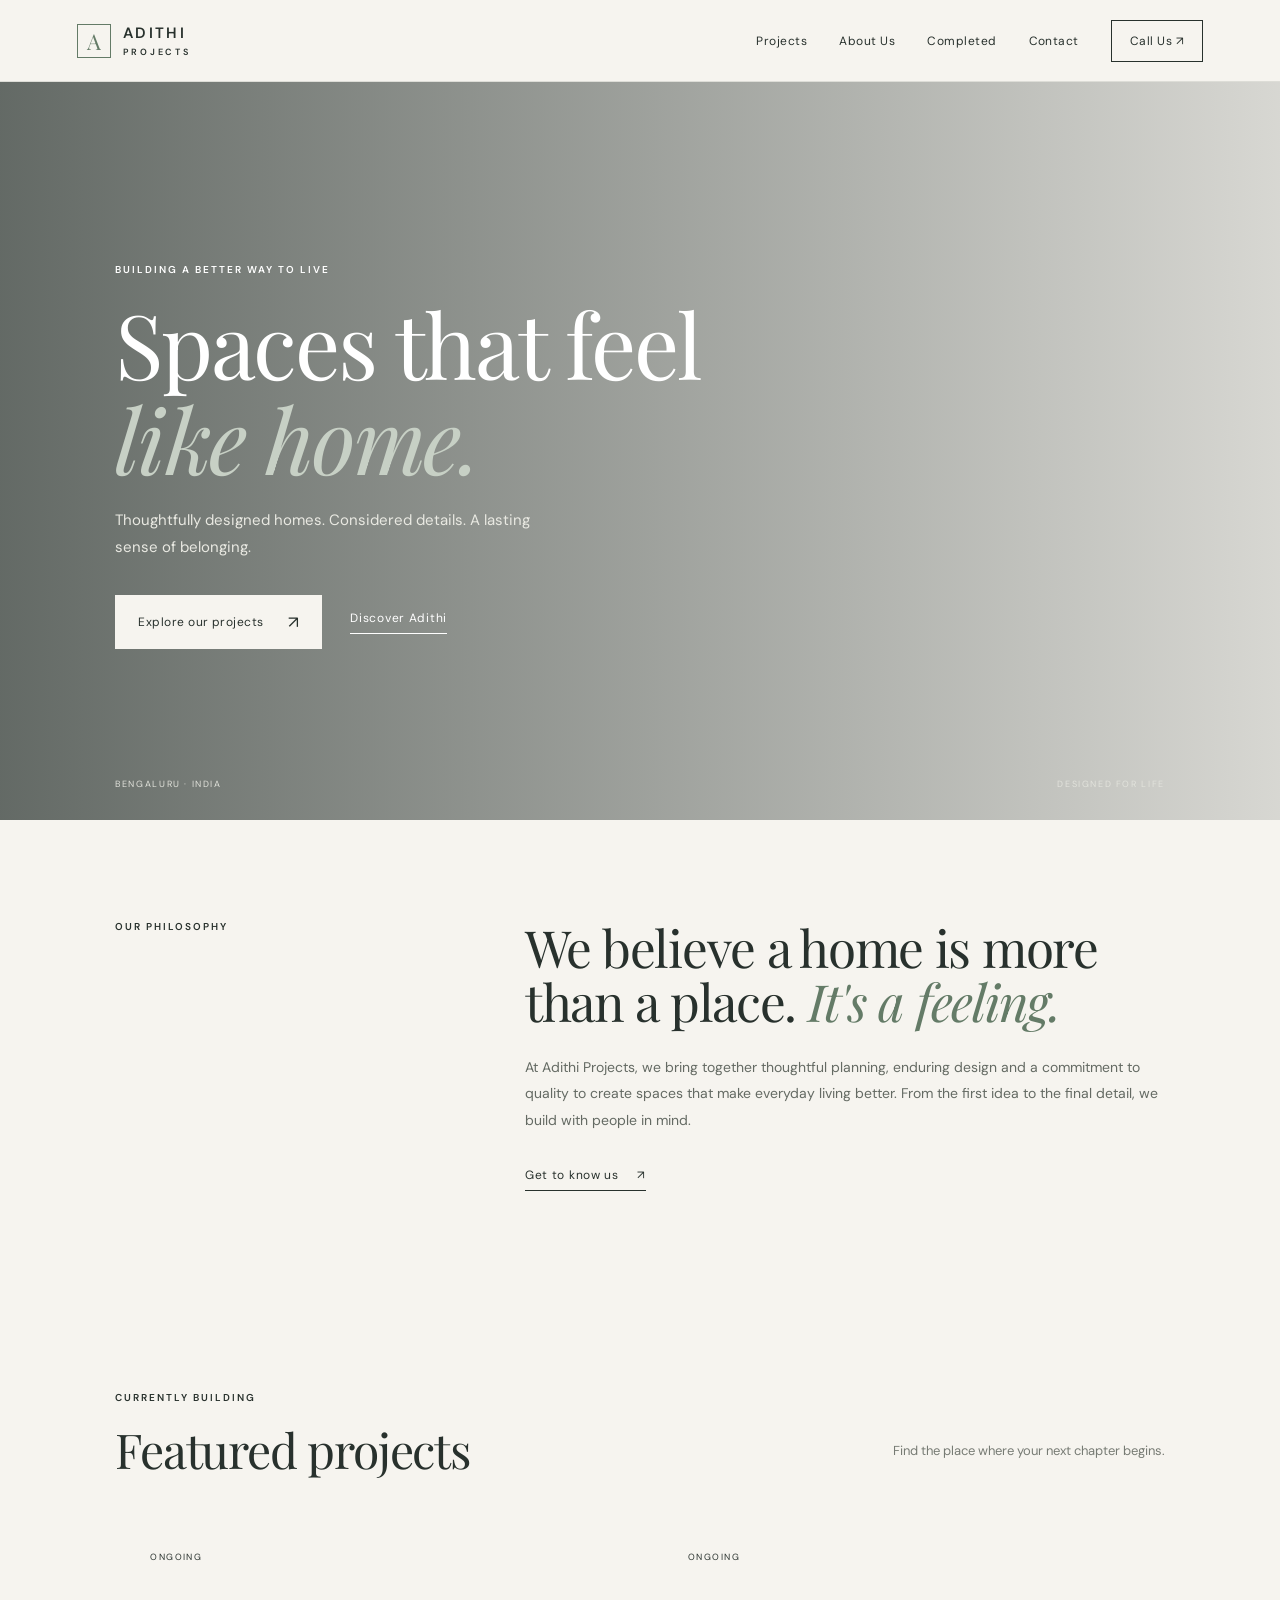
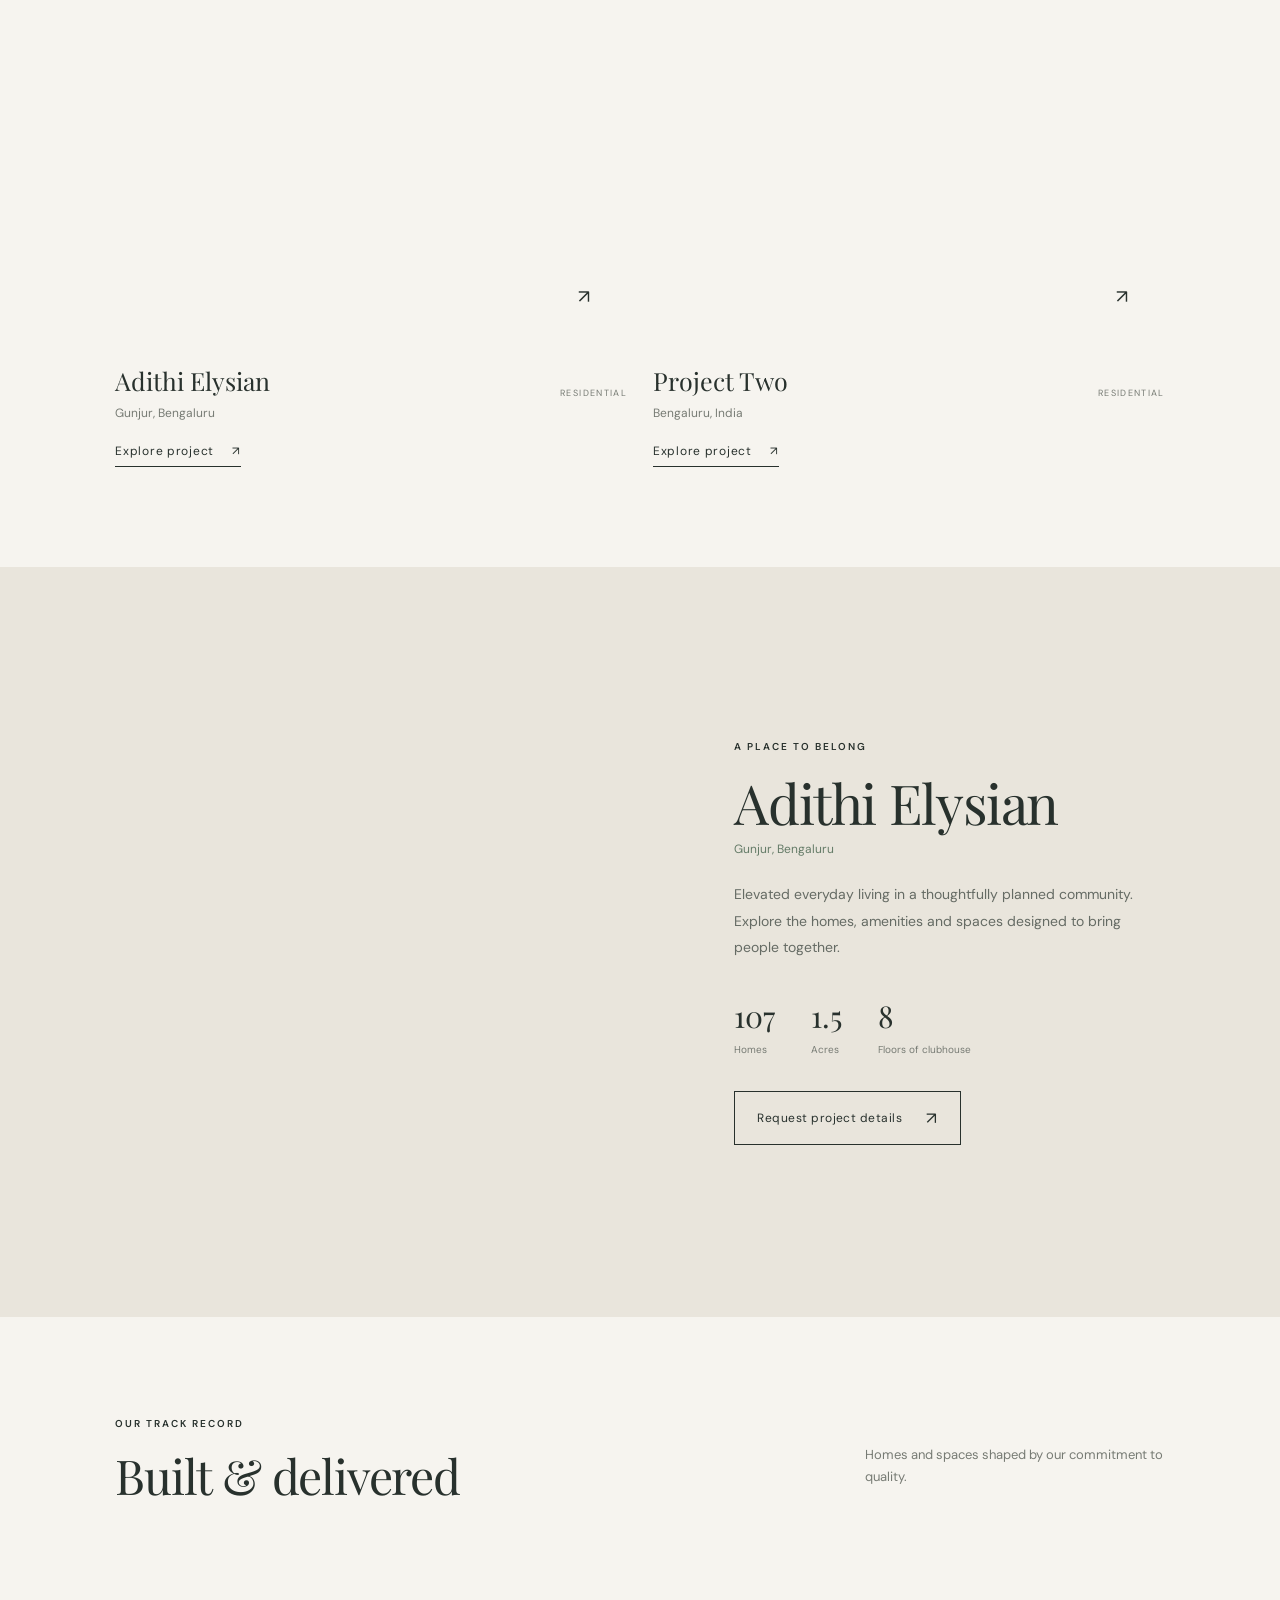
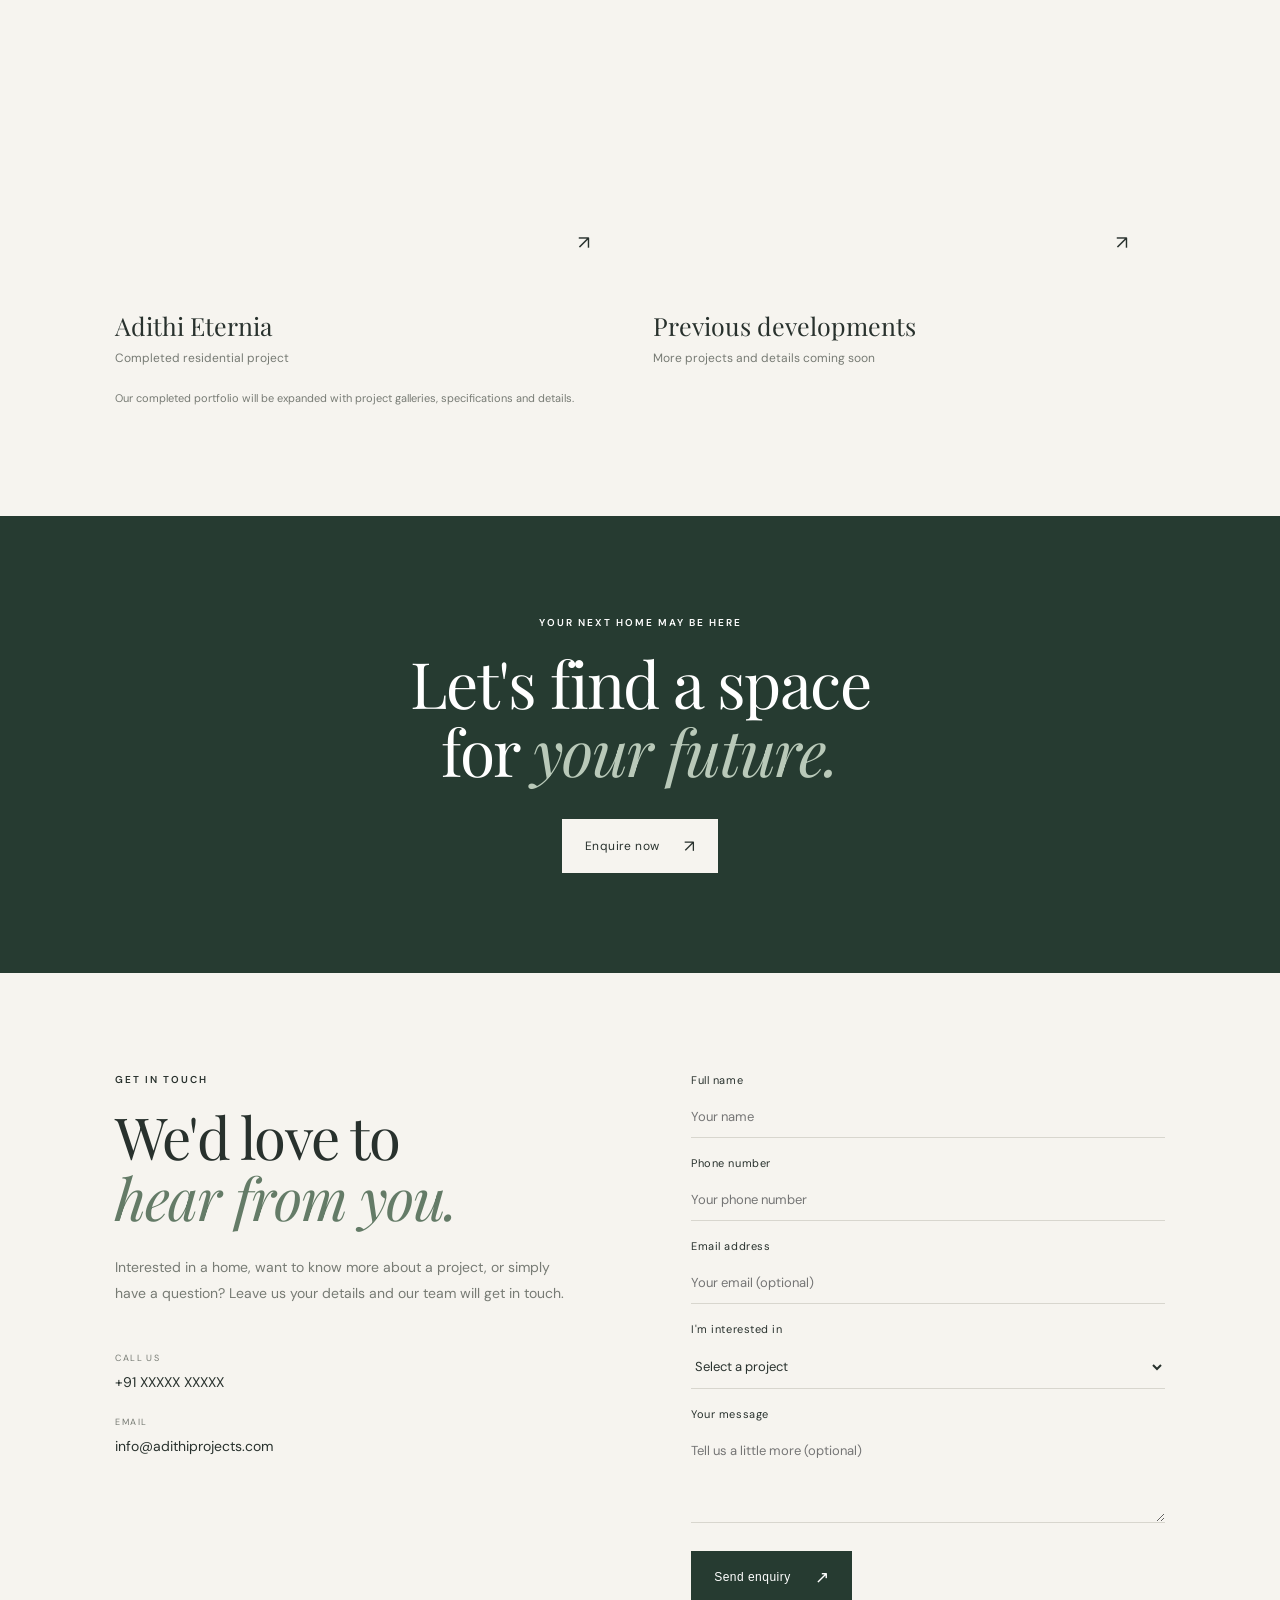
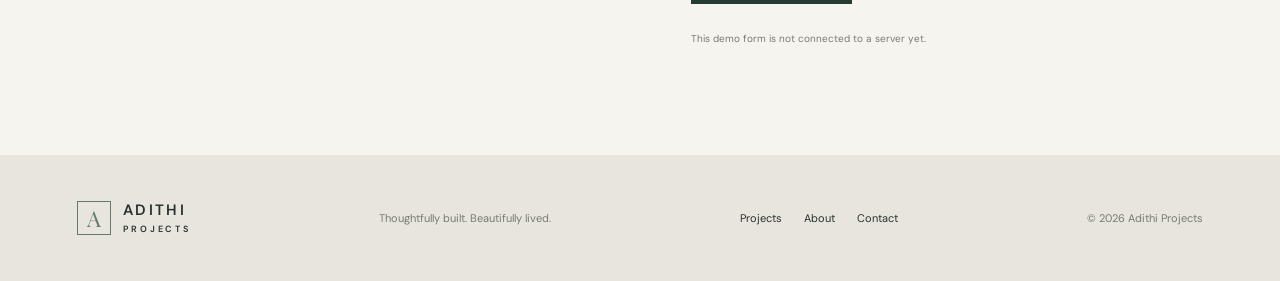
==== index.html @ 5e79c3c4 "Add files via upload" ====
<!DOCTYPE html>
<html lang="en">
<head>
<meta charset="UTF-8"><meta name="viewport" content="width=device-width, initial-scale=1.0">
<title>Adithi Projects | Thoughtfully Built. Beautifully Lived.</title>
<meta name="description" content="Explore thoughtfully designed residential projects by Adithi Projects. Discover ongoing developments, completed homes and get in touch.">
<link rel="preconnect" href="https://fonts.googleapis.com"><link rel="preconnect" href="https://fonts.gstatic.com" crossorigin>
<link href="https://fonts.googleapis.com/css2?family=DM+Sans:wght@400;500;600&family=Playfair+Display:wght@400;500;600&display=swap" rel="stylesheet">
<link rel="stylesheet" href="styles.css">
</head>
<body>
<header class="header" id="top">
  <a class="brand" href="#top" aria-label="Adithi Projects home"><span class="brand-mark">A</span><span class="brand-name">ADITHI <small>PROJECTS</small></span></a>
  <button class="menu-toggle" aria-label="Toggle menu" aria-expanded="false">☰</button>
  <nav class="nav"><a href="#projects">Projects</a><a href="#about">About Us</a><a href="#completed">Completed</a><a href="#contact">Contact</a><a class="nav-call" href="tel:+910000000000">Call Us <span>↗</span></a></nav>
</header>
<main>
<section class="hero">
  <div class="hero-image" role="img" aria-label="Contemporary residential architecture"></div>
  <div class="hero-content"><p class="eyebrow">BUILDING A BETTER WAY TO LIVE</p><h1>Spaces that feel<br><em>like home.</em></h1><p class="hero-copy">Thoughtfully designed homes. Considered details. A lasting sense of belonging.</p><div class="hero-actions"><a class="button button-dark" href="#projects">Explore our projects <span>↗</span></a><a class="text-link" href="#about">Discover Adithi</a></div></div>
  <div class="hero-caption"><span>BENGALURU · INDIA</span><span>DESIGNED FOR LIFE</span></div>
</section>
<section class="intro section" id="about"><div class="intro-label"><span class="eyebrow">OUR PHILOSOPHY</span></div><div class="intro-text"><h2>We believe a home is more than a place. <em>It's a feeling.</em></h2><p>At Adithi Projects, we bring together thoughtful planning, enduring design and a commitment to quality to create spaces that make everyday living better. From the first idea to the final detail, we build with people in mind.</p><a class="text-link" href="#contact">Get to know us <span>↗</span></a></div></section>
<section class="projects section" id="projects"><div class="section-head"><div><span class="eyebrow">CURRENTLY BUILDING</span><h2>Featured projects</h2></div><p>Find the place where your next chapter begins.</p></div>
  <div class="project-grid">
    <article class="project-card"><a href="#elysian" class="project-image image-elysian"><span class="image-tag">ONGOING</span><span class="image-arrow">↗</span></a><div class="project-info"><div><h3>Adithi Elysian</h3><p>Gunjur, Bengaluru</p></div><span class="project-type">RESIDENTIAL</span></div><a class="text-link" href="#elysian">Explore project <span>↗</span></a></article>
    <article class="project-card"><a href="#project-two" class="project-image image-second"><span class="image-tag">ONGOING</span><span class="image-arrow">↗</span></a><div class="project-info"><div><h3>Project Two</h3><p>Bengaluru, India</p></div><span class="project-type">RESIDENTIAL</span></div><a class="text-link" href="#project-two">Explore project <span>↗</span></a></article>
  </div>
</section>
<section class="feature section" id="elysian"><div class="feature-image image-elysian"></div><div class="feature-copy"><span class="eyebrow">A PLACE TO BELONG</span><h2>Adithi Elysian</h2><p class="location">Gunjur, Bengaluru</p><p>Elevated everyday living in a thoughtfully planned community. Explore the homes, amenities and spaces designed to bring people together.</p><div class="feature-stats"><div><strong>107</strong><span>Homes</span></div><div><strong>1.5</strong><span>Acres</span></div><div><strong>8</strong><span>Floors of clubhouse</span></div></div><a class="button button-outline" href="#contact">Request project details <span>↗</span></a></div></section>
<section class="completed section" id="completed"><div class="section-head"><div><span class="eyebrow">OUR TRACK RECORD</span><h2>Built & delivered</h2></div><p>Homes and spaces shaped by our commitment to quality.</p></div><div class="completed-grid"><article><div class="completed-image image-eternia"><span class="image-arrow">↗</span></div><h3>Adithi Eternia</h3><p>Completed residential project</p></article><article><div class="completed-image image-completed"><span class="image-arrow">↗</span></div><h3>Previous developments</h3><p>More projects and details coming soon</p></article></div><p class="note">Our completed portfolio will be expanded with project galleries, specifications and details.</p></section>
<section class="cta-band"><span class="eyebrow">YOUR NEXT HOME MAY BE HERE</span><h2>Let's find a space<br>for <em>your future.</em></h2><a class="button button-light" href="#contact">Enquire now <span>↗</span></a></section>
<section class="contact section" id="contact"><div class="contact-copy"><span class="eyebrow">GET IN TOUCH</span><h2>We'd love to<br><em>hear from you.</em></h2><p>Interested in a home, want to know more about a project, or simply have a question? Leave us your details and our team will get in touch.</p><div class="contact-details"><div><span>CALL US</span><a href="tel:+910000000000">+91 XXXXX XXXXX</a></div><div><span>EMAIL</span><a href="mailto:info@adithiprojects.com">info@adithiprojects.com</a></div></div></div>
<form class="inquiry-form" id="inquiry-form"><label>Full name<input name="name" placeholder="Your name" required></label><label>Phone number<input name="phone" type="tel" placeholder="Your phone number" required></label><label>Email address<input name="email" type="email" placeholder="Your email (optional)"></label><label>I'm interested in<select name="project"><option value="">Select a project</option><option>Adithi Elysian</option><option>Ongoing Project Two</option><option>Completed Projects</option><option>General enquiry</option></select></label><label>Your message<textarea name="message" rows="4" placeholder="Tell us a little more (optional)"></textarea></label><button class="button button-dark" type="submit">Send enquiry <span>↗</span></button><p class="form-message" aria-live="polite">This demo form is not connected to a server yet.</p></form></section>
</main>
<footer><a class="brand brand-footer" href="#top"><span class="brand-mark">A</span><span class="brand-name">ADITHI <small>PROJECTS</small></span></a><p>Thoughtfully built. Beautifully lived.</p><div class="footer-links"><a href="#projects">Projects</a><a href="#about">About</a><a href="#contact">Contact</a></div><span class="copyright">© 2026 Adithi Projects</span></footer>
<script src="script.js"></script>
</body></html>
---- styles.css ----
:root{--ink:#28312d;--green:#647b67;--deep:#263b31;--ivory:#f6f4ef;--cream:#e9e5dc;--muted:#777b74;--line:#d8d6ce;--white:#fff;--lime:#84bd19}*{box-sizing:border-box}html{scroll-behavior:smooth}body{margin:0;background:var(--ivory);color:var(--ink);font-family:'DM Sans',sans-serif;font-weight:400}a{color:inherit;text-decoration:none}.header{height:82px;padding:0 6vw;display:flex;align-items:center;justify-content:space-between;border-bottom:1px solid rgba(40,49,45,.12);background:rgba(246,244,239,.96);position:sticky;top:0;z-index:20}.brand{display:flex;align-items:center;gap:12px}.brand-mark{width:34px;height:34px;border:1px solid var(--green);color:var(--green);display:grid;place-items:center;font-family:'Playfair Display',serif;font-size:22px}.brand-name{font-size:15px;letter-spacing:.16em;font-weight:600}.brand-name small{display:block;font-size:9px;letter-spacing:.3em;margin-top:3px}.nav{display:flex;gap:32px;align-items:center;font-size:12px;letter-spacing:.04em}.nav a:hover,.text-link:hover{color:var(--green)}.nav-call{border:1px solid var(--ink);padding:12px 18px}.menu-toggle{display:none;background:none;border:0;font-size:24px}.hero{min-height:660px;height:min(82vh,850px);position:relative;display:flex;align-items:center;padding:0 9vw;color:white;overflow:hidden}.hero-image{position:absolute;inset:0;background:linear-gradient(90deg,rgba(19,30,26,.65),rgba(19,30,26,.13)),url('https://images.unsplash.com/photo-1600607687939-ce8a6c25118c?auto=format&fit=crop&w=2200&q=85') center/cover;transform:scale(1.02)}.hero-content{position:relative;max-width:650px}.eyebrow{font-size:10px;letter-spacing:.2em;font-weight:600;display:block;margin-bottom:20px}.hero h1,.section h2,.cta-band h2{font-family:'Playfair Display',serif;font-weight:400;line-height:1.06;letter-spacing:-.025em}.hero h1{font-size:clamp(48px,7vw,90px);margin:0 0 22px}.hero h1 em,.section h2 em,.cta-band h2 em{font-weight:400;color:#c7d0c5}.hero-copy{font-size:15px;line-height:1.8;max-width:430px;color:#e9e9e2}.hero-actions{display:flex;align-items:center;gap:28px;margin-top:34px}.button{padding:15px 22px;display:inline-flex;align-items:center;gap:24px;font-size:12px;letter-spacing:.04em;border:1px solid transparent;cursor:pointer;transition:.2s}.button span{font-size:17px}.button-dark{background:var(--deep);color:white}.hero .button-dark{background:var(--ivory);color:var(--ink)}.button:hover{transform:translateY(-2px)}.text-link{font-size:12px;letter-spacing:.06em;border-bottom:1px solid currentColor;padding-bottom:7px;display:inline-flex;gap:18px;align-items:center}.hero-caption{position:absolute;bottom:30px;left:9vw;right:9vw;display:flex;justify-content:space-between;font-size:9px;letter-spacing:.18em;color:#e2e3dc}.section{padding:100px 9vw}.intro{display:grid;grid-template-columns:1fr 2fr;gap:7vw}.intro h2{font-size:clamp(36px,4vw,56px);max-width:800px;margin:0 0 25px}.intro h2 em{color:var(--green)}.intro-text p{max-width:640px;line-height:1.9;color:#646a63;font-size:14px;margin-bottom:30px}.section-head{display:flex;justify-content:space-between;align-items:end;margin-bottom:44px}.section-head h2{font-size:48px;margin:0}.section-head p{max-width:300px;font-size:13px;line-height:1.7;color:var(--muted)}.project-grid{display:grid;grid-template-columns:1fr 1fr;gap:26px}.project-image{height:420px;display:block;position:relative;background-size:cover;background-position:center}.image-elysian{background-image:url('https://images.unsplash.com/photo-1600585154340-be6161a56a0c?auto=format&fit=crop&w=1500&q=85')}.image-second{background-image:url('https://images.unsplash.com/photo-1600607687920-4e2a09cf159d?auto=format&fit=crop&w=1500&q=85')}.image-tag{position:absolute;top:22px;left:22px;background:var(--ivory);padding:10px 13px;font-size:9px;letter-spacing:.16em}.image-arrow{position:absolute;right:22px;bottom:22px;background:var(--ivory);width:42px;height:42px;display:grid;place-items:center;font-size:19px}.project-info{display:flex;justify-content:space-between;align-items:center;margin:25px 0 18px}.project-info h3,.completed-grid h3{font-family:'Playfair Display',serif;font-weight:400;font-size:25px;margin:0 0 8px}.project-info p,.completed-grid p{font-size:12px;color:var(--muted);margin:0}.project-type{font-size:9px;letter-spacing:.15em;color:var(--muted)}.feature{display:grid;grid-template-columns:1.2fr 1fr;gap:8vw;align-items:center;background:var(--cream)}.feature-image{min-height:550px;background-size:cover;background-position:center}.feature-copy h2{font-size:55px;margin:0}.location{font-size:12px;color:var(--green);margin:10px 0 24px}.feature-copy>p:not(.location){font-size:14px;line-height:1.9;color:#656b64;max-width:500px}.feature-stats{display:flex;gap:36px;margin:35px 0}.feature-stats div{display:flex;flex-direction:column;gap:7px}.feature-stats strong{font-family:'Playfair Display',serif;font-weight:400;font-size:30px}.feature-stats span{font-size:10px;color:var(--muted)}.button-outline{border-color:var(--ink);color:var(--ink)}.completed-grid{display:grid;grid-template-columns:1fr 1fr;gap:26px}.completed-image{height:340px;background-size:cover;background-position:center;position:relative;margin-bottom:24px}.image-eternia{background-image:url('https://images.unsplash.com/photo-1600566753086-00f18fb6b3ea?auto=format&fit=crop&w=1400&q=85')}.image-completed{background-image:url('https://images.unsplash.com/photo-1600047509807-ba8f99d2cdde?auto=format&fit=crop&w=1400&q=85')}.note{font-size:11px;color:var(--muted);margin-top:25px}.cta-band{background:var(--deep);color:white;padding:100px 9vw;text-align:center}.cta-band h2{font-size:clamp(45px,5vw,68px);margin:0 0 34px}.cta-band h2 em{color:#b9c9b9}.button-light{background:var(--ivory);color:var(--ink)}.contact{display:grid;grid-template-columns:1fr 1fr;gap:8vw}.contact-copy h2{font-size:58px;margin:0 0 25px}.contact-copy h2 em{color:var(--green)}.contact-copy>p{font-size:14px;line-height:1.9;color:var(--muted);max-width:450px}.contact-details{margin-top:45px;display:flex;flex-direction:column;gap:25px}.contact-details div{display:flex;flex-direction:column;gap:9px}.contact-details span{font-size:9px;letter-spacing:.16em;color:var(--muted)}.contact-details a{font-size:14px}.inquiry-form{display:flex;flex-direction:column;gap:18px}.inquiry-form label{display:flex;flex-direction:column;gap:9px;font-size:11px;letter-spacing:.05em}.inquiry-form input,.inquiry-form select,.inquiry-form textarea{font-family:inherit;background:transparent;border:0;border-bottom:1px solid var(--line);padding:12px 0;outline:none;font-size:13px;color:var(--ink);border-radius:0}.inquiry-form input:focus,.inquiry-form select:focus,.inquiry-form textarea:focus{border-color:var(--green)}.inquiry-form textarea{resize:vertical}.inquiry-form button{align-self:flex-start;margin-top:10px}.form-message{font-size:10px;color:var(--muted)}footer{background:#e7e5de;padding:45px 6vw;display:flex;align-items:center;justify-content:space-between;gap:20px;flex-wrap:wrap}footer p,footer .copyright{font-size:11px;color:var(--muted)}.footer-links{display:flex;gap:22px;font-size:11px}.brand-footer .brand-mark{border-color:var(--green)}
@media(max-width:800px){.header{height:70px;padding:0 5vw}.menu-toggle{display:block}.nav{display:none;position:absolute;top:70px;left:0;right:0;background:var(--ivory);padding:25px 5vw;flex-direction:column;align-items:flex-start;gap:22px;border-bottom:1px solid var(--line)}.nav.open{display:flex}.hero{min-height:600px;padding:0 6vw}.hero-caption{left:6vw;right:6vw}.section{padding:75px 6vw}.intro{grid-template-columns:1fr;gap:20px}.project-grid,.completed-grid,.feature,.contact{grid-template-columns:1fr}.project-image{height:350px}.feature{gap:35px}.feature-image{min-height:380px}.section-head{align-items:flex-start;flex-direction:column;gap:15px}.section-head h2{font-size:38px}.contact-copy h2{font-size:48px}.cta-band{padding:75px 6vw}footer{padding:35px 6vw;flex-direction:column;align-items:flex-start}.feature-stats{gap:25px}}@media(max-width:480px){.hero h1{font-size:51px}.hero-actions{align-items:flex-start;flex-direction:column}.project-image{height:280px}.feature-stats{flex-wrap:wrap}.project-info{align-items:flex-start;gap:15px}.project-type{padding-top:8px}}
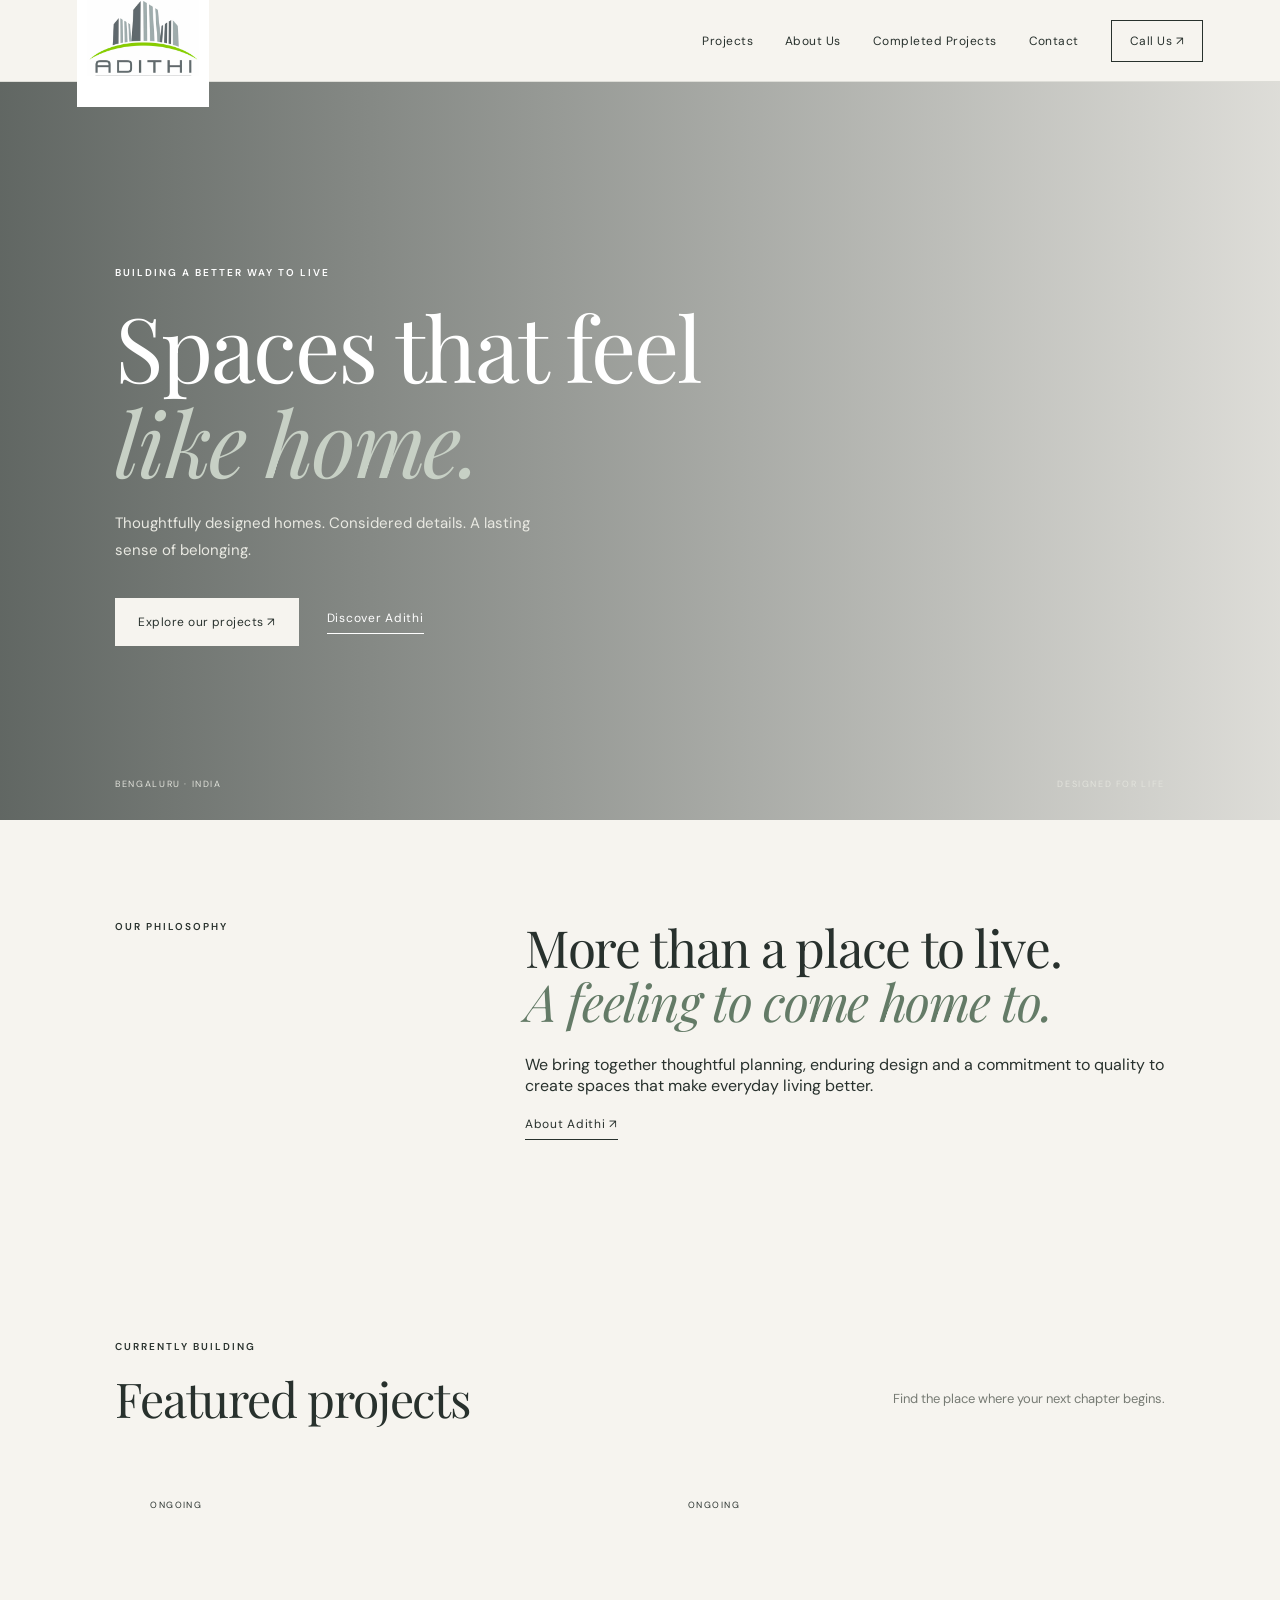
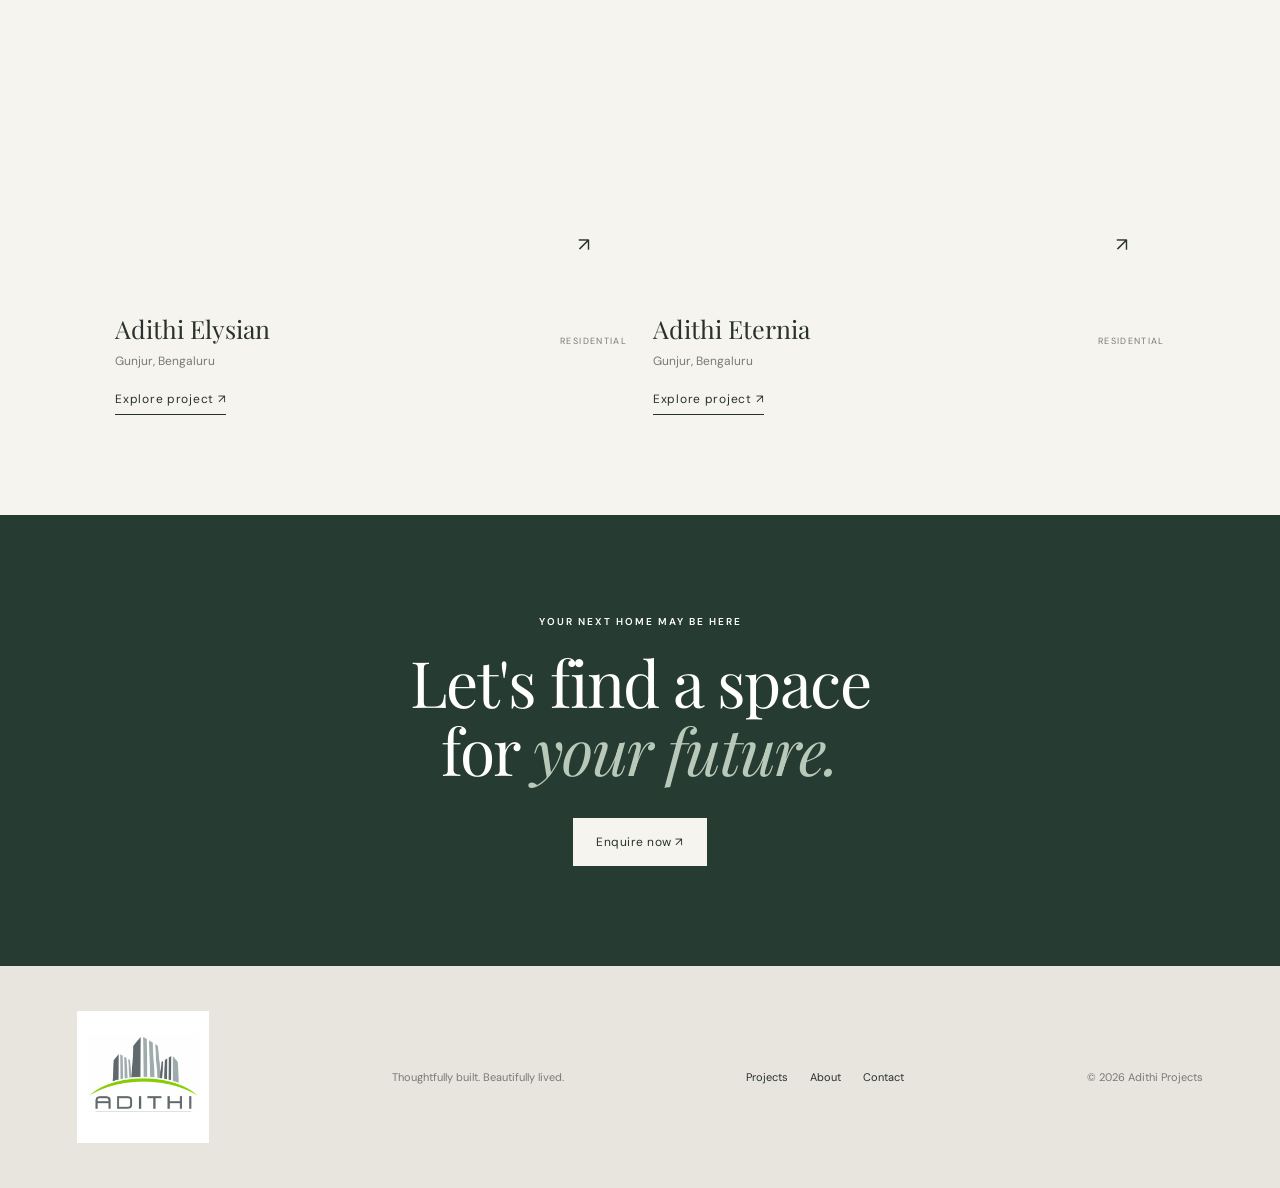
==== commit 21ab9069: "Add files via upload" ====
--- a/index.html
+++ b/index.html
@@ -1,38 +1 @@
-<!DOCTYPE html>
-<html lang="en">
-<head>
-<meta charset="UTF-8"><meta name="viewport" content="width=device-width, initial-scale=1.0">
-<title>Adithi Projects | Thoughtfully Built. Beautifully Lived.</title>
-<meta name="description" content="Explore thoughtfully designed residential projects by Adithi Projects. Discover ongoing developments, completed homes and get in touch.">
-<link rel="preconnect" href="https://fonts.googleapis.com"><link rel="preconnect" href="https://fonts.gstatic.com" crossorigin>
-<link href="https://fonts.googleapis.com/css2?family=DM+Sans:wght@400;500;600&family=Playfair+Display:wght@400;500;600&display=swap" rel="stylesheet">
-<link rel="stylesheet" href="styles.css">
-</head>
-<body>
-<header class="header" id="top">
-  <a class="brand" href="#top" aria-label="Adithi Projects home"><span class="brand-mark">A</span><span class="brand-name">ADITHI <small>PROJECTS</small></span></a>
-  <button class="menu-toggle" aria-label="Toggle menu" aria-expanded="false">☰</button>
-  <nav class="nav"><a href="#projects">Projects</a><a href="#about">About Us</a><a href="#completed">Completed</a><a href="#contact">Contact</a><a class="nav-call" href="tel:+910000000000">Call Us <span>↗</span></a></nav>
-</header>
-<main>
-<section class="hero">
-  <div class="hero-image" role="img" aria-label="Contemporary residential architecture"></div>
-  <div class="hero-content"><p class="eyebrow">BUILDING A BETTER WAY TO LIVE</p><h1>Spaces that feel<br><em>like home.</em></h1><p class="hero-copy">Thoughtfully designed homes. Considered details. A lasting sense of belonging.</p><div class="hero-actions"><a class="button button-dark" href="#projects">Explore our projects <span>↗</span></a><a class="text-link" href="#about">Discover Adithi</a></div></div>
-  <div class="hero-caption"><span>BENGALURU · INDIA</span><span>DESIGNED FOR LIFE</span></div>
-</section>
-<section class="intro section" id="about"><div class="intro-label"><span class="eyebrow">OUR PHILOSOPHY</span></div><div class="intro-text"><h2>We believe a home is more than a place. <em>It's a feeling.</em></h2><p>At Adithi Projects, we bring together thoughtful planning, enduring design and a commitment to quality to create spaces that make everyday living better. From the first idea to the final detail, we build with people in mind.</p><a class="text-link" href="#contact">Get to know us <span>↗</span></a></div></section>
-<section class="projects section" id="projects"><div class="section-head"><div><span class="eyebrow">CURRENTLY BUILDING</span><h2>Featured projects</h2></div><p>Find the place where your next chapter begins.</p></div>
-  <div class="project-grid">
-    <article class="project-card"><a href="#elysian" class="project-image image-elysian"><span class="image-tag">ONGOING</span><span class="image-arrow">↗</span></a><div class="project-info"><div><h3>Adithi Elysian</h3><p>Gunjur, Bengaluru</p></div><span class="project-type">RESIDENTIAL</span></div><a class="text-link" href="#elysian">Explore project <span>↗</span></a></article>
-    <article class="project-card"><a href="#project-two" class="project-image image-second"><span class="image-tag">ONGOING</span><span class="image-arrow">↗</span></a><div class="project-info"><div><h3>Project Two</h3><p>Bengaluru, India</p></div><span class="project-type">RESIDENTIAL</span></div><a class="text-link" href="#project-two">Explore project <span>↗</span></a></article>
-  </div>
-</section>
-<section class="feature section" id="elysian"><div class="feature-image image-elysian"></div><div class="feature-copy"><span class="eyebrow">A PLACE TO BELONG</span><h2>Adithi Elysian</h2><p class="location">Gunjur, Bengaluru</p><p>Elevated everyday living in a thoughtfully planned community. Explore the homes, amenities and spaces designed to bring people together.</p><div class="feature-stats"><div><strong>107</strong><span>Homes</span></div><div><strong>1.5</strong><span>Acres</span></div><div><strong>8</strong><span>Floors of clubhouse</span></div></div><a class="button button-outline" href="#contact">Request project details <span>↗</span></a></div></section>
-<section class="completed section" id="completed"><div class="section-head"><div><span class="eyebrow">OUR TRACK RECORD</span><h2>Built & delivered</h2></div><p>Homes and spaces shaped by our commitment to quality.</p></div><div class="completed-grid"><article><div class="completed-image image-eternia"><span class="image-arrow">↗</span></div><h3>Adithi Eternia</h3><p>Completed residential project</p></article><article><div class="completed-image image-completed"><span class="image-arrow">↗</span></div><h3>Previous developments</h3><p>More projects and details coming soon</p></article></div><p class="note">Our completed portfolio will be expanded with project galleries, specifications and details.</p></section>
-<section class="cta-band"><span class="eyebrow">YOUR NEXT HOME MAY BE HERE</span><h2>Let's find a space<br>for <em>your future.</em></h2><a class="button button-light" href="#contact">Enquire now <span>↗</span></a></section>
-<section class="contact section" id="contact"><div class="contact-copy"><span class="eyebrow">GET IN TOUCH</span><h2>We'd love to<br><em>hear from you.</em></h2><p>Interested in a home, want to know more about a project, or simply have a question? Leave us your details and our team will get in touch.</p><div class="contact-details"><div><span>CALL US</span><a href="tel:+910000000000">+91 XXXXX XXXXX</a></div><div><span>EMAIL</span><a href="mailto:info@adithiprojects.com">info@adithiprojects.com</a></div></div></div>
-<form class="inquiry-form" id="inquiry-form"><label>Full name<input name="name" placeholder="Your name" required></label><label>Phone number<input name="phone" type="tel" placeholder="Your phone number" required></label><label>Email address<input name="email" type="email" placeholder="Your email (optional)"></label><label>I'm interested in<select name="project"><option value="">Select a project</option><option>Adithi Elysian</option><option>Ongoing Project Two</option><option>Completed Projects</option><option>General enquiry</option></select></label><label>Your message<textarea name="message" rows="4" placeholder="Tell us a little more (optional)"></textarea></label><button class="button button-dark" type="submit">Send enquiry <span>↗</span></button><p class="form-message" aria-live="polite">This demo form is not connected to a server yet.</p></form></section>
-</main>
-<footer><a class="brand brand-footer" href="#top"><span class="brand-mark">A</span><span class="brand-name">ADITHI <small>PROJECTS</small></span></a><p>Thoughtfully built. Beautifully lived.</p><div class="footer-links"><a href="#projects">Projects</a><a href="#about">About</a><a href="#contact">Contact</a></div><span class="copyright">© 2026 Adithi Projects</span></footer>
-<script src="script.js"></script>
-</body></html>
+<!doctype html><html lang="en"><head><meta charset="utf-8"><meta name="viewport" content="width=device-width,initial-scale=1"><title>Adithi Projects | Adithi Projects</title><meta name="description" content="Discover thoughtfully designed homes and residential projects by Adithi Projects in Bengaluru."><link rel="preconnect" href="https://fonts.googleapis.com"><link rel="preconnect" href="https://fonts.gstatic.com" crossorigin><link href="https://fonts.googleapis.com/css2?family=DM+Sans:wght@400;500;600&family=Playfair+Display:wght@400;500;600&display=swap" rel="stylesheet"><link rel="stylesheet" href="styles.css"></head><body><header class="header"><a class="brand" href="index.html"><img src="adi-logo.png" alt="Adithi Projects"></a><button class="menu-toggle" aria-label="Toggle menu" aria-expanded="false">☰</button><nav class="nav"><a href="projects.html">Projects</a><a href="about.html">About Us</a><a href="completed.html">Completed Projects</a><a href="contact.html">Contact</a><a class="nav-call" href="tel:+919845559955">Call Us ↗</a></nav></header><main><section class="hero"><div class="hero-image hero-real"></div><div class="hero-content reveal"><p class="eyebrow">BUILDING A BETTER WAY TO LIVE</p><h1>Spaces that feel<br><em>like home.</em></h1><p class="hero-copy">Thoughtfully designed homes. Considered details. A lasting sense of belonging.</p><div class="hero-actions"><a class="button button-dark" href="projects.html">Explore our projects ↗</a><a class="text-link" href="about.html">Discover Adithi</a></div></div><div class="hero-caption"><span>BENGALURU · INDIA</span><span>DESIGNED FOR LIFE</span></div></section><section class="intro section reveal"><div><span class="eyebrow">OUR PHILOSOPHY</span></div><div><h2>More than a place to live.<br><em>A feeling to come home to.</em></h2><p>We bring together thoughtful planning, enduring design and a commitment to quality to create spaces that make everyday living better.</p><a class="text-link" href="about.html">About Adithi ↗</a></div></section><section class="projects section"><div class="section-head"><div><span class="eyebrow">CURRENTLY BUILDING</span><h2>Featured projects</h2></div><p>Find the place where your next chapter begins.</p></div><div class="project-grid"><article class="project-card reveal"><a href="elysian.html" class="project-image official-elysian"><span class="image-tag">ONGOING</span><span class="image-arrow">↗</span></a><div class="project-info"><div><h3>Adithi Elysian</h3><p>Gunjur, Bengaluru</p></div><span class="project-type">RESIDENTIAL</span></div><a class="text-link" href="elysian.html">Explore project ↗</a></article><article class="project-card reveal"><a href="eternia.html" class="project-image official-eternia"><span class="image-tag">ONGOING</span><span class="image-arrow">↗</span></a><div class="project-info"><div><h3>Adithi Eternia</h3><p>Gunjur, Bengaluru</p></div><span class="project-type">RESIDENTIAL</span></div><a class="text-link" href="eternia.html">Explore project ↗</a></article></div></section><section class="cta-band"><span class="eyebrow">YOUR NEXT HOME MAY BE HERE</span><h2>Let's find a space<br>for <em>your future.</em></h2><a class="button button-light" href="contact.html">Enquire now ↗</a></section></main><footer><a class="brand brand-footer" href="index.html"><img src="adi-logo.png" alt="Adithi Projects" width="130"></a><p>Thoughtfully built. Beautifully lived.</p><div class="footer-links"><a href="projects.html">Projects</a><a href="about.html">About</a><a href="contact.html">Contact</a></div><span class="copyright">© 2026 Adithi Projects</span></footer><script src="script.js"></script></body></html>
--- a/styles.css
+++ b/styles.css
@@ -1,2 +1,6 @@
 :root{--ink:#28312d;--green:#647b67;--deep:#263b31;--ivory:#f6f4ef;--cream:#e9e5dc;--muted:#777b74;--line:#d8d6ce;--white:#fff;--lime:#84bd19}*{box-sizing:border-box}html{scroll-behavior:smooth}body{margin:0;background:var(--ivory);color:var(--ink);font-family:'DM Sans',sans-serif;font-weight:400}a{color:inherit;text-decoration:none}.header{height:82px;padding:0 6vw;display:flex;align-items:center;justify-content:space-between;border-bottom:1px solid rgba(40,49,45,.12);background:rgba(246,244,239,.96);position:sticky;top:0;z-index:20}.brand{display:flex;align-items:center;gap:12px}.brand-mark{width:34px;height:34px;border:1px solid var(--green);color:var(--green);display:grid;place-items:center;font-family:'Playfair Display',serif;font-size:22px}.brand-name{font-size:15px;letter-spacing:.16em;font-weight:600}.brand-name small{display:block;font-size:9px;letter-spacing:.3em;margin-top:3px}.nav{display:flex;gap:32px;align-items:center;font-size:12px;letter-spacing:.04em}.nav a:hover,.text-link:hover{color:var(--green)}.nav-call{border:1px solid var(--ink);padding:12px 18px}.menu-toggle{display:none;background:none;border:0;font-size:24px}.hero{min-height:660px;height:min(82vh,850px);position:relative;display:flex;align-items:center;padding:0 9vw;color:white;overflow:hidden}.hero-image{position:absolute;inset:0;background:linear-gradient(90deg,rgba(19,30,26,.65),rgba(19,30,26,.13)),url('https://images.unsplash.com/photo-1600607687939-ce8a6c25118c?auto=format&fit=crop&w=2200&q=85') center/cover;transform:scale(1.02)}.hero-content{position:relative;max-width:650px}.eyebrow{font-size:10px;letter-spacing:.2em;font-weight:600;display:block;margin-bottom:20px}.hero h1,.section h2,.cta-band h2{font-family:'Playfair Display',serif;font-weight:400;line-height:1.06;letter-spacing:-.025em}.hero h1{font-size:clamp(48px,7vw,90px);margin:0 0 22px}.hero h1 em,.section h2 em,.cta-band h2 em{font-weight:400;color:#c7d0c5}.hero-copy{font-size:15px;line-height:1.8;max-width:430px;color:#e9e9e2}.hero-actions{display:flex;align-items:center;gap:28px;margin-top:34px}.button{padding:15px 22px;display:inline-flex;align-items:center;gap:24px;font-size:12px;letter-spacing:.04em;border:1px solid transparent;cursor:pointer;transition:.2s}.button span{font-size:17px}.button-dark{background:var(--deep);color:white}.hero .button-dark{background:var(--ivory);color:var(--ink)}.button:hover{transform:translateY(-2px)}.text-link{font-size:12px;letter-spacing:.06em;border-bottom:1px solid currentColor;padding-bottom:7px;display:inline-flex;gap:18px;align-items:center}.hero-caption{position:absolute;bottom:30px;left:9vw;right:9vw;display:flex;justify-content:space-between;font-size:9px;letter-spacing:.18em;color:#e2e3dc}.section{padding:100px 9vw}.intro{display:grid;grid-template-columns:1fr 2fr;gap:7vw}.intro h2{font-size:clamp(36px,4vw,56px);max-width:800px;margin:0 0 25px}.intro h2 em{color:var(--green)}.intro-text p{max-width:640px;line-height:1.9;color:#646a63;font-size:14px;margin-bottom:30px}.section-head{display:flex;justify-content:space-between;align-items:end;margin-bottom:44px}.section-head h2{font-size:48px;margin:0}.section-head p{max-width:300px;font-size:13px;line-height:1.7;color:var(--muted)}.project-grid{display:grid;grid-template-columns:1fr 1fr;gap:26px}.project-image{height:420px;display:block;position:relative;background-size:cover;background-position:center}.image-elysian{background-image:url('https://images.unsplash.com/photo-1600585154340-be6161a56a0c?auto=format&fit=crop&w=1500&q=85')}.image-second{background-image:url('https://images.unsplash.com/photo-1600607687920-4e2a09cf159d?auto=format&fit=crop&w=1500&q=85')}.image-tag{position:absolute;top:22px;left:22px;background:var(--ivory);padding:10px 13px;font-size:9px;letter-spacing:.16em}.image-arrow{position:absolute;right:22px;bottom:22px;background:var(--ivory);width:42px;height:42px;display:grid;place-items:center;font-size:19px}.project-info{display:flex;justify-content:space-between;align-items:center;margin:25px 0 18px}.project-info h3,.completed-grid h3{font-family:'Playfair Display',serif;font-weight:400;font-size:25px;margin:0 0 8px}.project-info p,.completed-grid p{font-size:12px;color:var(--muted);margin:0}.project-type{font-size:9px;letter-spacing:.15em;color:var(--muted)}.feature{display:grid;grid-template-columns:1.2fr 1fr;gap:8vw;align-items:center;background:var(--cream)}.feature-image{min-height:550px;background-size:cover;background-position:center}.feature-copy h2{font-size:55px;margin:0}.location{font-size:12px;color:var(--green);margin:10px 0 24px}.feature-copy>p:not(.location){font-size:14px;line-height:1.9;color:#656b64;max-width:500px}.feature-stats{display:flex;gap:36px;margin:35px 0}.feature-stats div{display:flex;flex-direction:column;gap:7px}.feature-stats strong{font-family:'Playfair Display',serif;font-weight:400;font-size:30px}.feature-stats span{font-size:10px;color:var(--muted)}.button-outline{border-color:var(--ink);color:var(--ink)}.completed-grid{display:grid;grid-template-columns:1fr 1fr;gap:26px}.completed-image{height:340px;background-size:cover;background-position:center;position:relative;margin-bottom:24px}.image-eternia{background-image:url('https://images.unsplash.com/photo-1600566753086-00f18fb6b3ea?auto=format&fit=crop&w=1400&q=85')}.image-completed{background-image:url('https://images.unsplash.com/photo-1600047509807-ba8f99d2cdde?auto=format&fit=crop&w=1400&q=85')}.note{font-size:11px;color:var(--muted);margin-top:25px}.cta-band{background:var(--deep);color:white;padding:100px 9vw;text-align:center}.cta-band h2{font-size:clamp(45px,5vw,68px);margin:0 0 34px}.cta-band h2 em{color:#b9c9b9}.button-light{background:var(--ivory);color:var(--ink)}.contact{display:grid;grid-template-columns:1fr 1fr;gap:8vw}.contact-copy h2{font-size:58px;margin:0 0 25px}.contact-copy h2 em{color:var(--green)}.contact-copy>p{font-size:14px;line-height:1.9;color:var(--muted);max-width:450px}.contact-details{margin-top:45px;display:flex;flex-direction:column;gap:25px}.contact-details div{display:flex;flex-direction:column;gap:9px}.contact-details span{font-size:9px;letter-spacing:.16em;color:var(--muted)}.contact-details a{font-size:14px}.inquiry-form{display:flex;flex-direction:column;gap:18px}.inquiry-form label{display:flex;flex-direction:column;gap:9px;font-size:11px;letter-spacing:.05em}.inquiry-form input,.inquiry-form select,.inquiry-form textarea{font-family:inherit;background:transparent;border:0;border-bottom:1px solid var(--line);padding:12px 0;outline:none;font-size:13px;color:var(--ink);border-radius:0}.inquiry-form input:focus,.inquiry-form select:focus,.inquiry-form textarea:focus{border-color:var(--green)}.inquiry-form textarea{resize:vertical}.inquiry-form button{align-self:flex-start;margin-top:10px}.form-message{font-size:10px;color:var(--muted)}footer{background:#e7e5de;padding:45px 6vw;display:flex;align-items:center;justify-content:space-between;gap:20px;flex-wrap:wrap}footer p,footer .copyright{font-size:11px;color:var(--muted)}.footer-links{display:flex;gap:22px;font-size:11px}.brand-footer .brand-mark{border-color:var(--green)}
 @media(max-width:800px){.header{height:70px;padding:0 5vw}.menu-toggle{display:block}.nav{display:none;position:absolute;top:70px;left:0;right:0;background:var(--ivory);padding:25px 5vw;flex-direction:column;align-items:flex-start;gap:22px;border-bottom:1px solid var(--line)}.nav.open{display:flex}.hero{min-height:600px;padding:0 6vw}.hero-caption{left:6vw;right:6vw}.section{padding:75px 6vw}.intro{grid-template-columns:1fr;gap:20px}.project-grid,.completed-grid,.feature,.contact{grid-template-columns:1fr}.project-image{height:350px}.feature{gap:35px}.feature-image{min-height:380px}.section-head{align-items:flex-start;flex-direction:column;gap:15px}.section-head h2{font-size:38px}.contact-copy h2{font-size:48px}.cta-band{padding:75px 6vw}footer{padding:35px 6vw;flex-direction:column;align-items:flex-start}.feature-stats{gap:25px}}@media(max-width:480px){.hero h1{font-size:51px}.hero-actions{align-items:flex-start;flex-direction:column}.project-image{height:280px}.feature-stats{flex-wrap:wrap}.project-info{align-items:flex-start;gap:15px}.project-type{padding-top:8px}}
+
+/* Multi-page luxury refinements */
+.brand-mark{display:none}.brand img{width:132px;height:auto;object-fit:contain}.page-hero{padding:110px 9vw 85px;background:var(--deep);color:white}.page-hero h1{font-family:'Playfair Display',serif;font-size:clamp(42px,6vw,76px);font-weight:400;margin:12px 0 20px}.page-hero p{max-width:650px;line-height:1.8;color:#d8ddd7}.page-content{padding:75px 9vw}.project-detail-grid{display:grid;grid-template-columns:1fr 1fr;gap:28px}.detail-panel{background:#e9e5dc;padding:28px}.detail-panel h3{font-family:'Playfair Display',serif;font-weight:400;font-size:26px}.detail-panel p,.detail-panel li{line-height:1.8;font-size:14px;color:#60675f}.hero-real{background-image:linear-gradient(90deg,rgba(18,28,25,.66),rgba(18,28,25,.1)),url('https://static.wixstatic.com/media/a517e7_8f7595768ca1416b9fbdee23b1972665~mv2.png/v1/crop/x_753,y_0,w_1772,h_1688/fill/w_1200,h_800/ back%20screen%20for%20website_edited.png')}.official-elysian{background-image:url('https://static.wixstatic.com/media/a517e7_8f2f64ea945a4a4681e96359ad21776c~mv2.jpg/v1/crop/x_353,y_0,w_748,h_571/fill/w_1200,h_800/WhatsApp%20Image%202025-05-19%20at%2012_17_56_822de2b7.jpg')}.official-eternia{background-image:url('https://static.wixstatic.com/media/a517e7_4b1b4d71cf81481d84cbee1ecf6620da~mv2.png/v1/crop/x_834,y_0,w_2172,h_2113/fill/w_1200,h_800/ETERNIA%202%20HOM.png')}.page-card{margin-bottom:35px}.page-card h2{font-family:'Playfair Display',serif;font-weight:400;font-size:36px}.reveal{opacity:0;transform:translateY(22px);transition:opacity .7s ease,transform .7s ease}.reveal.visible{opacity:1;transform:none}.contact-page{grid-template-columns:1fr 1.1fr}.contact-page .inquiry-form{background:white;padding:35px}.gallery-note{font-size:12px;color:var(--muted)}
+@media(max-width:800px){.page-hero,.page-content{padding:70px 6vw}.project-detail-grid{grid-template-columns:1fr}.contact-page{grid-template-columns:1fr}.contact-page .inquiry-form{padding:25px}}
